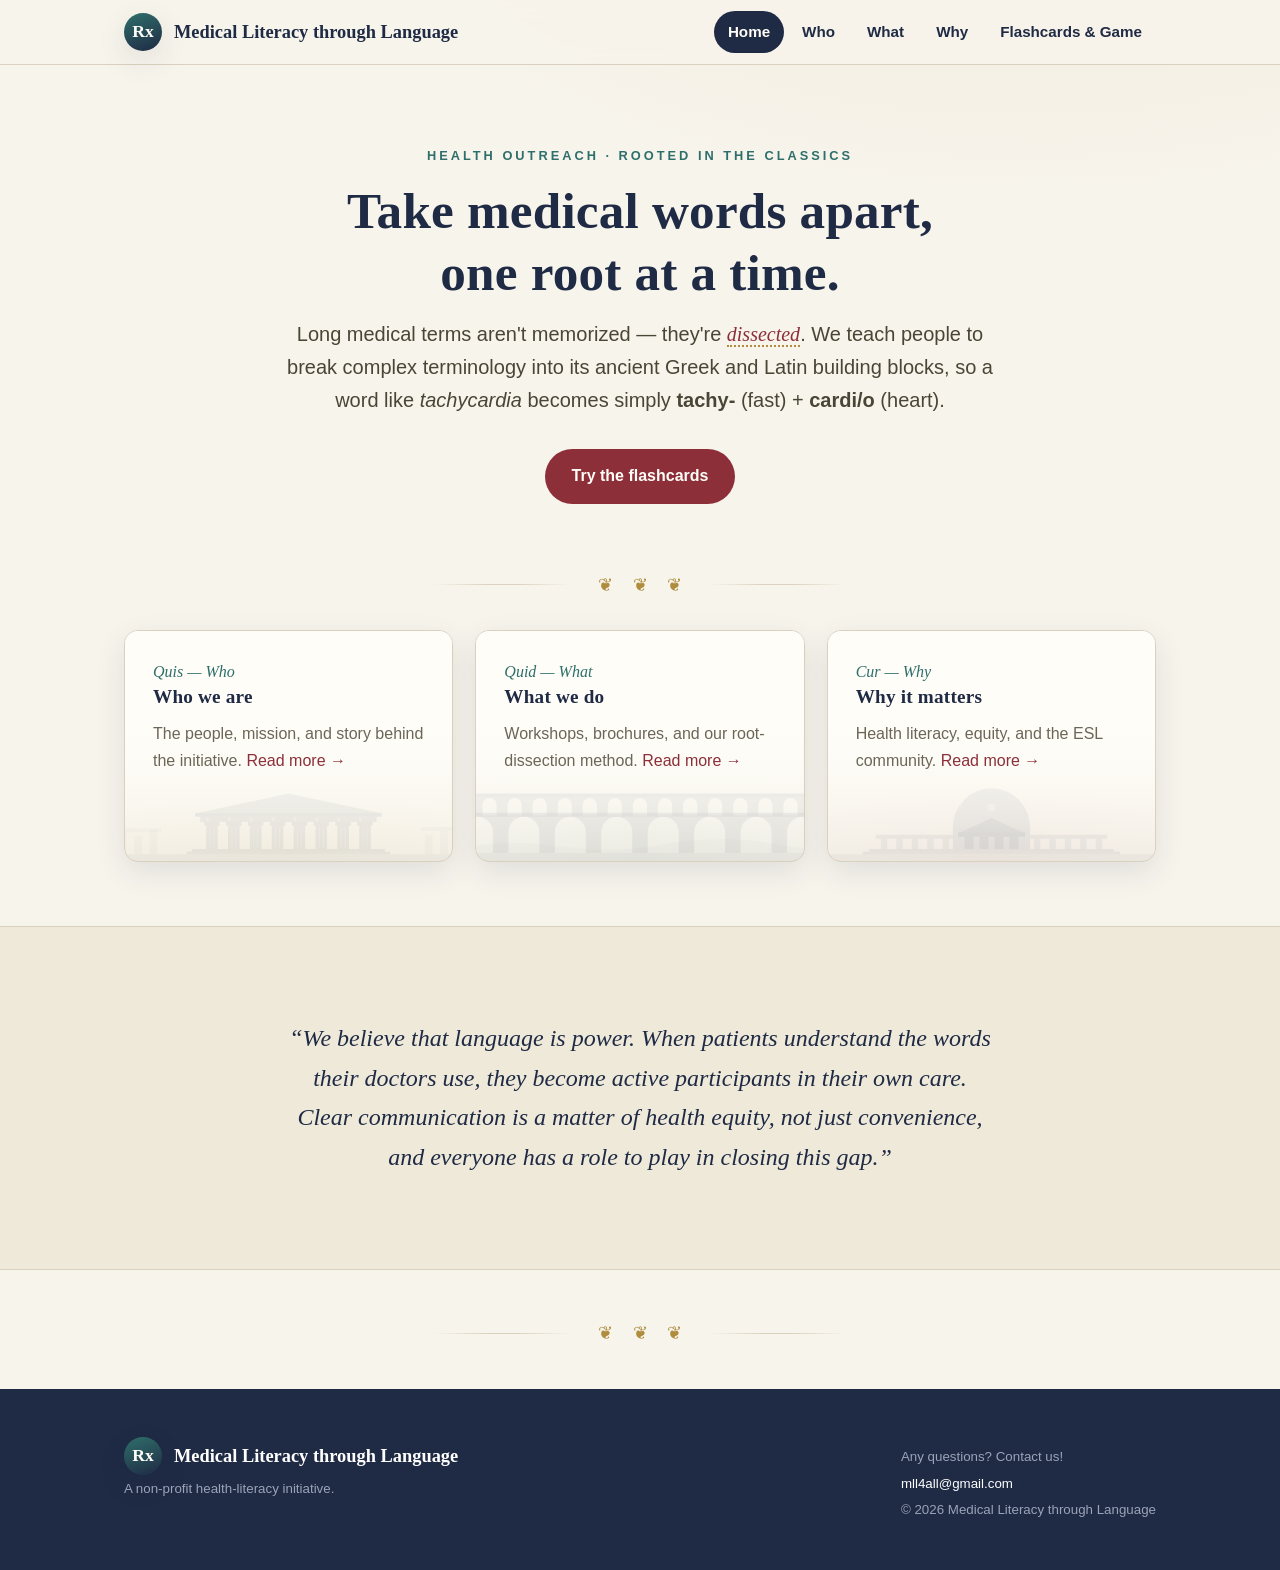
==== index.html @ 20fc930c "Add files via upload initial website upload" ====
<!DOCTYPE html>
<html lang="en">
<head>
  <meta charset="UTF-8">
  <meta name="viewport" content="width=device-width, initial-scale=1.0">
  <title>Medical Literacy through Language — Dissecting Medical Language</title>
  <meta name="description" content="A health-outreach non-profit teaching people to decode medical terminology through its classical Greek and Latin roots.">
  <link rel="stylesheet" href="styles.css">
</head>
<body>

  <!-- ============ NAV (same on every page) ============ -->
  <nav class="nav">
    <div class="container">
      <a class="brand" href="index.html">
        <span class="mark">Rx</span>
        <span>Medical Literacy through Language</span>
      </a>
      <button class="nav-toggle" onclick="toggleNav()" aria-label="Menu">☰</button>
      <div class="nav-links">
        <a href="index.html" class="active">Home</a>
        <a href="who.html">Who</a>
        <a href="what.html">What</a>
        <a href="why.html">Why</a>
        <a href="flashcards.html">Flashcards &amp; Game</a>
      </div>
    </div>
  </nav>

  <!-- ============ HERO ============ -->
  <header class="hero">
    <div class="container">
      <div class="eyebrow">Health Outreach · Rooted in the Classics</div>
      <h1>Take medical words apart,<br>one root at a time.</h1>
      <p class="lead">
        Long medical terms aren't memorized — they're <span class="word">dissected</span>.
        We teach people to break complex terminology into its ancient Greek and Latin
        building blocks, so a word like <i>tachycardia</i> becomes simply
        <b>tachy-</b> (fast) + <b>cardi/o</b> (heart).
      </p>
      <div class="btn-row">
        <a class="btn btn-primary" href="flashcards.html">Try the flashcards</a>
      </div>
    </div>
  </header>

  <div class="rule" aria-hidden="true" style="margin-top:10px;"><span>❦ ❦ ❦</span></div>

  <!-- ============ THREE PILLARS ============ -->
  <section>
    <div class="container">
      <div class="grid grid-3">
        <a class="card card-photo bg-who" href="who.html" style="color:inherit">
          <div class="kicker">Quis — Who</div>
          <h3>Who we are</h3>
          <p class="muted">The people, mission, and story behind the initiative. <span style="color:var(--accent)">Read more →</span></p>
        </a>
        <a class="card card-photo bg-what" href="what.html" style="color:inherit">
          <div class="kicker">Quid — What</div>
          <h3>What we do</h3>
          <p class="muted">Workshops, brochures, and our root-dissection method. <span style="color:var(--accent)">Read more →</span></p>
        </a>
        <a class="card card-photo bg-why" href="why.html" style="color:inherit">
          <div class="kicker">Cur — Why</div>
          <h3>Why it matters</h3>
          <p class="muted">Health literacy, equity, and the ESL community. <span style="color:var(--accent)">Read more →</span></p>
        </a>
      </div>
    </div>
  </section>

  <!-- ============ MISSION STRIP (editable) ============ -->
  <section style="background:var(--marble-2); border-top:1px solid var(--line); border-bottom:1px solid var(--line);">
    <div class="container" style="text-align:center; max-width:760px;">
      <p class="pullquote" style="border:none; padding:0; text-align:center;">
        “We believe that language is power. When patients understand the words their
        doctors use, they become active participants in their own care. Clear
        communication is a matter of health equity, not just convenience, and everyone
        has a role to play in closing this gap.”
      </p>
    </div>
  </section>

  <div class="rule" aria-hidden="true" style="margin-top:48px;"><span>❦ ❦ ❦</span></div>

  <!-- ============ FOOTER (same on every page) ============ -->
  <footer>
    <div class="container">
      <div>
        <div class="brand"><span class="mark">Rx</span> Medical Literacy through Language</div>
        <small>A non-profit health-literacy initiative.</small>
      </div>
      <div>
        <small>
          Any questions? Contact us!<br>
          <a href="mailto:mll4all@gmail.com">mll4all@gmail.com</a><br>
          © <span id="year"></span> Medical Literacy through Language
        </small>
      </div>
    </div>
  </footer>

  <script src="game.js"></script>
</body>
</html>
---- styles.css ----
/* ===========================================================
   Medical Roots — shared stylesheet
   Classical + clinical theme. Edit COLORS below to rebrand.
   =========================================================== */

:root {
  /* --- Brand colors (change these to rebrand the whole site) --- */
  --ink:        #1f2a44;   /* deep classical navy — main text */
  --marble:     #f7f4ec;   /* parchment / marble background */
  --marble-2:   #efe9da;   /* slightly darker panel */
  --accent:     #8c2f39;   /* roman red — links & highlights */
  --accent-2:   #2f6f6b;   /* aegean teal — medical accent */
  --gold:       #b08d3e;   /* laurel gold */
  --line:       #d9d1bd;   /* hairline borders */
  --white:      #fffdf8;

  --serif: "Iowan Old Style", "Palatino Linotype", "Book Antiqua", Palatino, Georgia, serif;
  --sans:  -apple-system, BlinkMacSystemFont, "Segoe UI", Roboto, Helvetica, Arial, sans-serif;

  --radius: 14px;
  --shadow: 0 10px 30px rgba(31, 42, 68, 0.10);
  --maxw: 1080px;
}

* { box-sizing: border-box; }

html { scroll-behavior: smooth; }

body {
  margin: 0;
  font-family: var(--sans);
  color: var(--ink);
  background:
    radial-gradient(1200px 600px at 80% -10%, rgba(176,141,62,0.10), transparent 60%),
    var(--marble);
  line-height: 1.65;
  -webkit-font-smoothing: antialiased;
}

a { color: var(--accent); text-decoration: none; }
a:hover { text-decoration: underline; }

h1, h2, h3 { font-family: var(--serif); color: var(--ink); line-height: 1.2; letter-spacing: 0.2px; }
h1 { font-size: clamp(2rem, 5vw, 3.2rem); margin: 0 0 0.3em; }
h2 { font-size: clamp(1.4rem, 3vw, 2rem); margin: 1.8em 0 0.5em; }
h3 { font-size: 1.2rem; margin: 1.4em 0 0.4em; }

p { margin: 0.8em 0; }

/* ---------- Layout ---------- */
.container { max-width: var(--maxw); margin: 0 auto; padding: 0 24px; }
section { padding: 64px 0; }
.muted { color: #6b6657; }

/* ---------- Top navigation ---------- */
.nav {
  position: sticky; top: 0; z-index: 50;
  background: rgba(247, 244, 236, 0.86);
  backdrop-filter: saturate(140%) blur(8px);
  border-bottom: 1px solid var(--line);
}
.nav .container {
  display: flex; align-items: center; justify-content: space-between;
  min-height: 64px; gap: 16px;
}
.brand { display: flex; align-items: center; gap: 12px; font-family: var(--serif); font-weight: 700; font-size: 1.15rem; color: var(--ink); }
.brand:hover { text-decoration: none; }
.brand .mark {
  width: 38px; height: 38px; border-radius: 50%;
  display: grid; place-items: center;
  background: linear-gradient(160deg, var(--accent-2), var(--ink));
  color: var(--white); font-family: var(--serif); font-weight: 700; font-size: 1.1rem;
  box-shadow: var(--shadow);
}
.nav-links { display: flex; gap: 4px; flex-wrap: wrap; }
.nav-links a {
  color: var(--ink); padding: 8px 14px; border-radius: 999px; font-weight: 600; font-size: 0.95rem;
}
.nav-links a:hover { background: var(--marble-2); text-decoration: none; }
.nav-links a.active { background: var(--ink); color: var(--white); }

.nav-toggle { display: none; background: none; border: 1px solid var(--line); border-radius: 10px; padding: 8px 12px; font-size: 1.1rem; cursor: pointer; }

@media (max-width: 760px) {
  .nav-toggle { display: block; }
  .nav-links { display: none; width: 100%; flex-direction: column; padding-bottom: 12px; }
  .nav-links.open { display: flex; }
  .nav .container { flex-wrap: wrap; }
}

/* ---------- Hero ---------- */
.hero { padding: 80px 0 56px; text-align: center; }
.hero .eyebrow {
  text-transform: uppercase; letter-spacing: 3px; font-size: 0.8rem; font-weight: 700;
  color: var(--accent-2); margin-bottom: 14px;
}
.hero p.lead { font-size: 1.25rem; max-width: 720px; margin: 0.6em auto 1.6em; color: #4a4636; }
.hero .word {
  font-family: var(--serif); font-style: italic; color: var(--accent);
  border-bottom: 2px dotted var(--gold);
}

/* ---------- Buttons ---------- */
.btn {
  display: inline-block; padding: 13px 26px; border-radius: 999px; font-weight: 700;
  border: 1.5px solid transparent; cursor: pointer; font-size: 1rem; transition: transform .08s ease;
}
.btn:hover { text-decoration: none; transform: translateY(-1px); }
.btn-primary { background: var(--accent); color: var(--white); }
.btn-ghost { background: transparent; color: var(--ink); border-color: var(--ink); }
/* Navy fill, parchment text */
.btn-ink  { background: var(--ink); color: var(--marble); border-color: var(--ink); }
.btn-ink:hover { background: #2b3a5c; border-color: #2b3a5c; }
.btn-row { display: flex; gap: 14px; justify-content: center; flex-wrap: wrap; }

/* ---------- Cards ---------- */
.grid { display: grid; gap: 22px; }
.grid-3 { grid-template-columns: repeat(3, 1fr); }
.grid-2 { grid-template-columns: repeat(2, 1fr); }
@media (max-width: 820px) { .grid-3, .grid-2 { grid-template-columns: 1fr; } }

.card {
  background: var(--white); border: 1px solid var(--line); border-radius: var(--radius);
  padding: 28px; box-shadow: var(--shadow);
}
.card h3 { margin-top: 0; }
.card .kicker { font-family: var(--serif); font-style: italic; color: var(--accent-2); }

/* Pillar cards with a classical scene along the bottom.
   Swap the background-image below for a real photo (.jpg) any time —
   the reserved band and the fade keep the text readable either way. */
.card-photo {
  position: relative;
  overflow: hidden;
  min-height: 232px;
  background-repeat: no-repeat;
  background-position: center bottom;
  background-size: 118% auto;
  transition: transform .14s ease, box-shadow .14s ease;
}
.card-photo::before {                  /* scrim: sits over the art, under the text */
  content: "";
  position: absolute;
  inset: 0;
  background: linear-gradient(
    180deg,
    rgba(255, 253, 248, 0.94) 0%,
    rgba(255, 253, 248, 0.88) 42%,
    rgba(247, 244, 236, 0.74) 100%
  );
  pointer-events: none;
}
.card-photo > * {                      /* every bit of copy rides above the scrim */
  position: relative;
  z-index: 1;
}
.card-photo:hover {
  transform: translateY(-3px);
  box-shadow: 0 16px 38px rgba(31, 42, 68, 0.16);
}

.bg-who  { background-image: url("img/temple.svg"); }
.bg-what { background-image: url("img/aqueduct.svg"); }
.bg-why  { background-image: url("img/rotunda.svg"); }

@media (prefers-reduced-motion: reduce) {
  .card-photo { transition: none; }
  .card-photo:hover { transform: none; }
}

/* Decorative divider */
.divider { text-align: center; color: var(--gold); font-size: 1.4rem; letter-spacing: 8px; margin: 8px 0; }

/* Ornamental rule — fleurons flanked by hairlines, sits under a page title */
.rule {
  display: flex; align-items: center; justify-content: center; gap: 20px;
  max-width: 460px; margin: 42px auto 0; padding: 0 24px;
  color: var(--gold);
}
.rule::before, .rule::after {
  content: ""; flex: 1; height: 1px;
  background: linear-gradient(90deg, transparent, var(--line) 40%, var(--line) 60%, transparent);
}
.rule span {
  font-size: 1.15rem;
  letter-spacing: 7px;
  padding-left: 7px;   /* offsets the trailing letter-space so the glyphs sit centered */
}
.rule + section { padding-top: 30px; }

/* ---------- Editable-content helper ---------- */
.fill-note {
  background: #fff8e6; border: 1px dashed var(--gold); border-radius: 10px;
  padding: 10px 14px; font-size: 0.85rem; color: #7a5f1e; margin: 10px 0;
}
.placeholder { color: #9a9486; font-style: italic; }

/* Reference list — hanging indent, smaller type */
.refs { list-style: none; padding-left: 0; font-size: 0.88rem; color: #5c5749; }
.refs li { padding-left: 2em; text-indent: -2em; margin-bottom: 0.9em; line-height: 1.55; }
.refs a { word-break: break-word; }

/* Pull-quote */
.pullquote {
  font-family: var(--serif); font-size: 1.5rem; font-style: italic; color: var(--ink);
  border-left: 4px solid var(--accent); padding-left: 22px; margin: 28px 0;
}

/* Page header band */
.page-head { background: var(--marble-2); border-bottom: 1px solid var(--line); padding: 56px 0; text-align: center; }
.page-head .eyebrow { text-transform: uppercase; letter-spacing: 3px; font-size: 0.78rem; font-weight: 700; color: var(--accent-2); }

/* ---------- Footer ---------- */
footer {
  background: var(--ink); color: #d7dbe6; padding: 48px 0; margin-top: 40px;
}
footer a { color: #fff; }
footer .container { display: flex; justify-content: space-between; align-items: baseline; gap: 24px; flex-wrap: wrap; }
footer .brand { color: #fff; }
footer small { color: #9aa3b8; }

/* ===========================================================
   Flashcards & game
   =========================================================== */
.tool-bar {
  display: flex; gap: 12px; flex-wrap: wrap; align-items: center; justify-content: center;
  margin: 0 auto 28px; max-width: 720px;
}
.chip {
  border: 1.5px solid var(--line); background: var(--white); color: var(--ink);
  padding: 7px 16px; border-radius: 999px; cursor: pointer; font-weight: 600; font-size: 0.9rem;
}
.chip.active { background: var(--accent-2); color: #fff; border-color: var(--accent-2); }
.select, .input {
  padding: 9px 14px; border-radius: 10px; border: 1.5px solid var(--line); font-size: 0.95rem; background: var(--white); color: var(--ink);
}

/* Flashcard */
.flash-wrap { max-width: 520px; margin: 0 auto; }
.flashcard {
  perspective: 1400px; width: 100%; height: 320px; cursor: pointer; margin-bottom: 18px;
}
.flashcard-inner {
  position: relative; width: 100%; height: 100%; transition: transform .55s;
  transform-style: preserve-3d;
}
.flashcard.flipped .flashcard-inner { transform: rotateY(180deg); }
.flash-face {
  position: absolute; inset: 0; backface-visibility: hidden;
  border-radius: 18px; border: 1px solid var(--line); box-shadow: var(--shadow);
  display: flex; flex-direction: column; align-items: center; justify-content: center; text-align: center; padding: 28px;
}
.flash-front { background: var(--white); }
.flash-back { background: linear-gradient(165deg, var(--accent-2), var(--ink)); color: #fff; transform: rotateY(180deg); }
.flash-back h2, .flash-back h3 { color: #fff; }
.flash-root { font-family: var(--serif); font-size: 2.6rem; font-weight: 700; }
.flash-origin { text-transform: uppercase; letter-spacing: 2px; font-size: 0.75rem; font-weight: 700; color: var(--gold); margin-top: 10px; }
.flash-hint { color: #8a8474; margin-top: 18px; font-size: 0.85rem; }
.flash-meaning { font-size: 1.6rem; font-family: var(--serif); }
.flash-example { margin-top: 14px; font-size: 1rem; opacity: 0.92; }
.flash-example b { color: var(--gold); }

.flash-controls { display: flex; gap: 12px; justify-content: center; align-items: center; }
.flash-counter { font-weight: 700; color: var(--muted); min-width: 64px; text-align: center; }

/* Quiz */
.quiz-card { max-width: 560px; margin: 0 auto; }
.quiz-q { font-family: var(--serif); font-size: 1.8rem; text-align: center; margin: 6px 0 24px; }
.quiz-q .root { color: var(--accent); }
.quiz-options { display: grid; gap: 12px; }
.quiz-option {
  text-align: left; padding: 15px 18px; border-radius: 12px; border: 1.5px solid var(--line);
  background: var(--white); cursor: pointer; font-size: 1.05rem; font-weight: 600; transition: all .12s;
}
.quiz-option:hover { border-color: var(--accent-2); }
.quiz-option.correct { background: #e6f4ea; border-color: #2f8f4e; color: #1d6b39; }
.quiz-option.wrong { background: #fbeaec; border-color: var(--accent); color: var(--accent); }
.quiz-option:disabled { cursor: default; }
.scoreboard { text-align: center; font-weight: 700; margin-bottom: 4px; color: var(--accent-2); }
.best-score {
  text-align: center; font-weight: 700; font-size: 0.85rem; margin-bottom: 18px;
  color: var(--gold); text-transform: uppercase; letter-spacing: 1.5px;
}
.quiz-feedback { text-align: center; min-height: 28px; margin-top: 16px; font-weight: 600; }

.hidden { display: none !important; }

/* Reference table */
.term-table { width: 100%; border-collapse: collapse; background: var(--white); border-radius: var(--radius); overflow: hidden; box-shadow: var(--shadow); }
.term-table th, .term-table td { text-align: left; padding: 12px 16px; border-bottom: 1px solid var(--line); }
.term-table th { background: var(--marble-2); font-family: var(--serif); }
.term-table tr:last-child td { border-bottom: none; }
.term-table .root-cell { font-family: var(--serif); font-weight: 700; color: var(--accent); white-space: nowrap; }
.tag { display: inline-block; font-size: 0.72rem; font-weight: 700; text-transform: uppercase; letter-spacing: 1px; padding: 2px 8px; border-radius: 999px; }
.tag.greek { background: #e7efef; color: var(--accent-2); }
.tag.latin { background: #f3e9d6; color: var(--gold); }
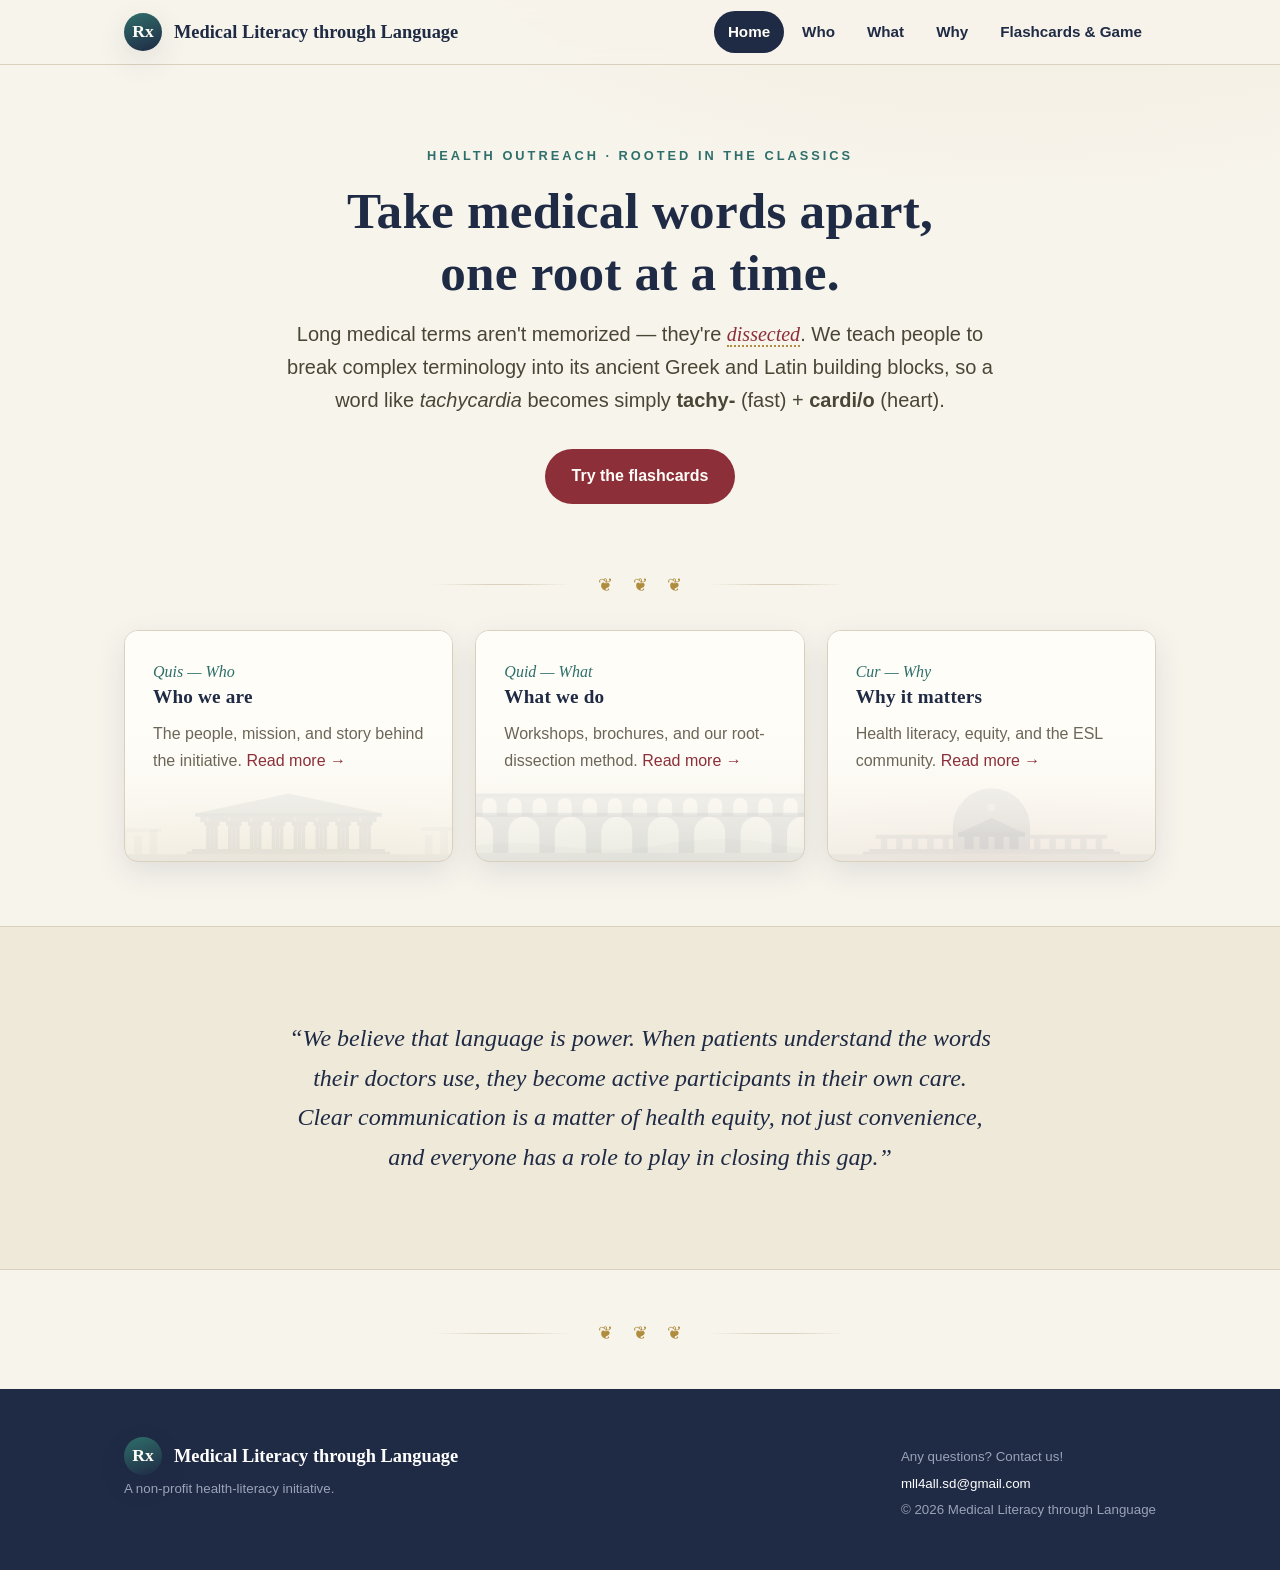
==== commit dd247650: "Update email address - index.html" ====
--- a/index.html
+++ b/index.html
@@ -93,7 +93,7 @@
       <div>
         <small>
           Any questions? Contact us!<br>
-          <a href="mailto:mll4all@gmail.com">mll4all@gmail.com</a><br>
+          <a href="mailto:mll4all.sd@gmail.com">mll4all.sd@gmail.com</a><br>
           © <span id="year"></span> Medical Literacy through Language
         </small>
       </div>
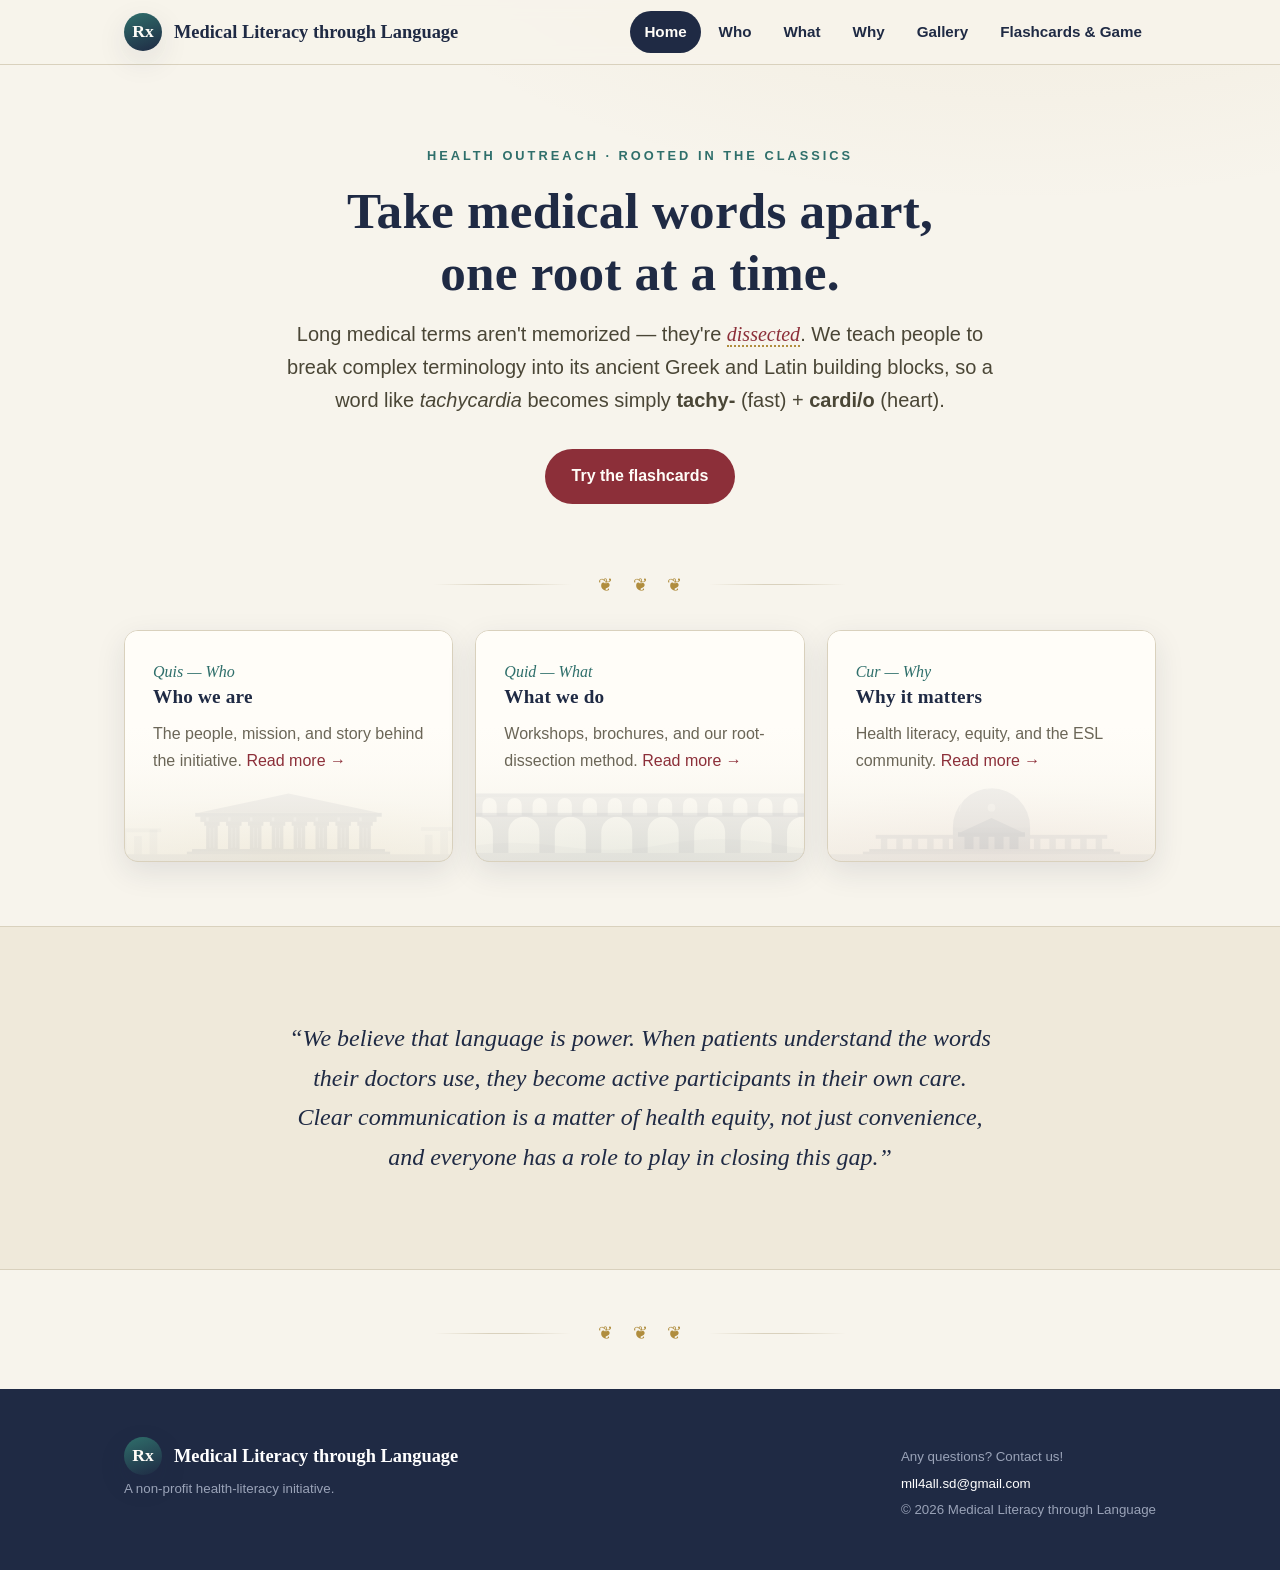
==== commit 37dabe12: "update html pages to use header.js and footer.js" ====
--- a/index.html
+++ b/index.html
@@ -9,23 +9,8 @@
 </head>
 <body>
 
-  <!-- ============ NAV (same on every page) ============ -->
-  <nav class="nav">
-    <div class="container">
-      <a class="brand" href="index.html">
-        <span class="mark">Rx</span>
-        <span>Medical Literacy through Language</span>
-      </a>
-      <button class="nav-toggle" onclick="toggleNav()" aria-label="Menu">☰</button>
-      <div class="nav-links">
-        <a href="index.html" class="active">Home</a>
-        <a href="who.html">Who</a>
-        <a href="what.html">What</a>
-        <a href="why.html">Why</a>
-        <a href="flashcards.html">Flashcards &amp; Game</a>
-      </div>
-    </div>
-  </nav>
+  <!-- ============ NAV (shared: edit header.js) ============ -->
+  <script src="header.js"></script>
 
   <!-- ============ HERO ============ -->
   <header class="hero">
@@ -83,22 +68,8 @@
 
   <div class="rule" aria-hidden="true" style="margin-top:48px;"><span>❦ ❦ ❦</span></div>
 
-  <!-- ============ FOOTER (same on every page) ============ -->
-  <footer>
-    <div class="container">
-      <div>
-        <div class="brand"><span class="mark">Rx</span> Medical Literacy through Language</div>
-        <small>A non-profit health-literacy initiative.</small>
-      </div>
-      <div>
-        <small>
-          Any questions? Contact us!<br>
-          <a href="mailto:mll4all.sd@gmail.com">mll4all.sd@gmail.com</a><br>
-          © <span id="year"></span> Medical Literacy through Language
-        </small>
-      </div>
-    </div>
-  </footer>
+  <!-- ============ FOOTER (shared: edit footer.js) ============ -->
+  <script src="footer.js"></script>
 
   <script src="game.js"></script>
 </body>
